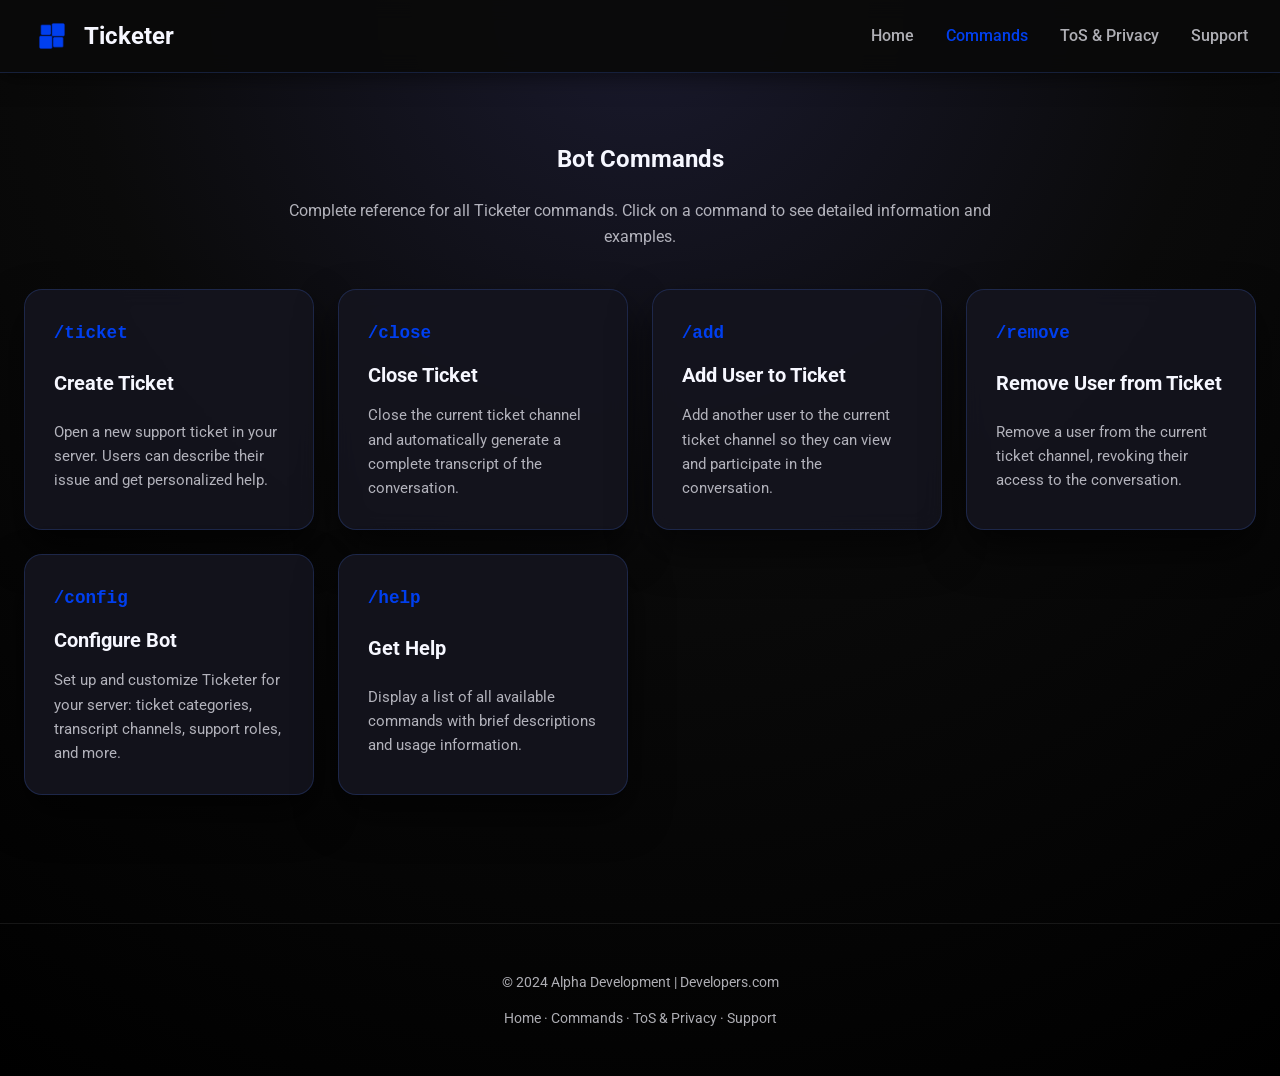
==== commands.html @ ac1f653e "Redesign website: new color scheme, navigation, command pages, and remove API section Co-authored-by" ====
<!doctype html>
<html lang="en">

<head>
    <meta charset="utf-8">
    <title>Commands - Ticketer</title>
    <meta name="author" content="windows">
    <meta name="viewport" content="width=device-width, initial-scale=1">
    <link rel="stylesheet" href="style.css" type="text/css">
    <link rel="icon" type="image/png" href="Bilder/Logo.png" sizes="512x512">

    <link rel="preconnect" href="https://fonts.googleapis.com">
    <link rel="preconnect" href="https://fonts.gstatic.com" crossorigin>
    <link href="https://fonts.googleapis.com/css2?family=Roboto:wght@100;300;500;700&display=swap" rel="stylesheet">

    <meta property="og:title" content="Commands - Ticketer">
    <meta property="og:description" content="Complete command reference for Ticketer bot">
    <meta property="og:image" content="https://ard0niz.github.io/ticketer/Bilder/Logo_BG.png">
    <meta name="theme-color" content="#003fef">
</head>

<body class="has-nav">
    <!-- Navigation Header -->
    <nav class="nav-header">
        <div class="nav-container">
            <a href="index.html" class="nav-logo">
                <img src="Bilder/Logo.png" alt="Ticketer Logo">
                <span>Ticketer</span>
            </a>
            <button class="nav-toggle" aria-label="Toggle navigation">☰</button>
            <ul class="nav-menu">
                <li><a href="index.html">Home</a></li>
                <li><a href="commands.html" class="active">Commands</a></li>
                <li><a href="tos.pp.html">ToS & Privacy</a></li>
                <li><a href="https://discord.gg/5dGWwdHa3e" target="_blank">Support</a></li>
            </ul>
        </div>
    </nav>

    <main class="main">
        <section class="commands-section">
            <div class="section-header">
                <h1>Bot Commands</h1>
                <p>Complete reference for all Ticketer commands. Click on a command to see detailed information and examples.</p>
            </div>
            
            <div class="commands-grid">
                <a href="commands/ticket.html" class="command-card">
                    <code class="command-name">/ticket</code>
                    <h3>Create Ticket</h3>
                    <p>Open a new support ticket in your server. Users can describe their issue and get personalized help.</p>
                </a>
                
                <a href="commands/close.html" class="command-card">
                    <code class="command-name">/close</code>
                    <h3>Close Ticket</h3>
                    <p>Close the current ticket channel and automatically generate a complete transcript of the conversation.</p>
                </a>
                
                <a href="commands/add.html" class="command-card">
                    <code class="command-name">/add</code>
                    <h3>Add User to Ticket</h3>
                    <p>Add another user to the current ticket channel so they can view and participate in the conversation.</p>
                </a>
                
                <a href="commands/remove.html" class="command-card">
                    <code class="command-name">/remove</code>
                    <h3>Remove User from Ticket</h3>
                    <p>Remove a user from the current ticket channel, revoking their access to the conversation.</p>
                </a>
                
                <a href="commands/config.html" class="command-card">
                    <code class="command-name">/config</code>
                    <h3>Configure Bot</h3>
                    <p>Set up and customize Ticketer for your server: ticket categories, transcript channels, support roles, and more.</p>
                </a>
                
                <a href="commands/help.html" class="command-card">
                    <code class="command-name">/help</code>
                    <h3>Get Help</h3>
                    <p>Display a list of all available commands with brief descriptions and usage information.</p>
                </a>
            </div>
        </section>
    </main>

    <footer class="footer">
        <div style="max-width: 1400px; margin: 0 auto;">
            <p>&copy; 2024 Alpha Development | Developers.com</p>
            <p style="margin-top: 0.5rem; font-size: 0.85rem;">
                <a href="index.html">Home</a> · 
                <a href="commands.html">Commands</a> · 
                <a href="tos.pp.html">ToS & Privacy</a> · 
                <a href="https://discord.gg/5dGWwdHa3e" target="_blank">Support</a>
            </p>
        </div>
    </footer>

    <script>
        // Mobile navigation toggle
        document.addEventListener('DOMContentLoaded', function() {
            const navToggle = document.querySelector('.nav-toggle');
            const navMenu = document.querySelector('.nav-menu');
            
            if (navToggle && navMenu) {
                navToggle.addEventListener('click', function() {
                    navMenu.classList.toggle('active');
                });
                
                // Close menu when clicking outside
                document.addEventListener('click', function(event) {
                    if (!navToggle.contains(event.target) && !navMenu.contains(event.target)) {
                        navMenu.classList.remove('active');
                    }
                });
            }
        });
    </script>
</body>

</html>
---- style.css ----
:root {
    --bg-dark: #0a0a0a;
    --bg-darker: #000000;
    /* Accent updated to match Ticketer logo color (blue) */
    --accent: #003fef;
    --accent-light: #4d7fff;
    --text-primary: #f6f7ff;
    --text-secondary: rgba(246, 247, 255, 0.7);
    --card-bg: rgba(20, 20, 30, 0.9);
    --card-border: rgba(77, 127, 255, 0.2);
    --shadow: 0 20px 40px rgba(0, 0, 0, 0.6);
}

* {
    box-sizing: border-box;
}

body {
    margin: 0;
    font-family: 'Roboto', sans-serif;
    background: radial-gradient(circle at top, #1a1a2e 0%, var(--bg-dark) 45%, var(--bg-darker) 100%);
    color: var(--text-primary);
    min-height: 100vh;
    line-height: 1.6;
}

a {
    color: inherit;
    text-decoration: none;
}

a:hover,
a:focus {
    color: var(--accent-light);
}

.hero {
    position: relative;
    min-height: 60vh;
    display: flex;
    align-items: center;
    justify-content: center;
    overflow: hidden;
    border-bottom: 1px solid rgba(255, 255, 255, 0.06);
}

.hero-image {
    position: absolute;
    inset: 0;
    width: 100%;
    height: 100%;
    object-fit: cover;
    filter: blur(6px) brightness(0.5);
    transform: scale(1.1);
}

.hero-overlay {
    position: absolute;
    inset: 0;
    background: linear-gradient(120deg, rgba(0, 63, 239, 0.6), rgba(20, 20, 30, 0.95));
}

.hero-content {
    position: relative;
    max-width: 900px;
    padding: 4rem 1.5rem 6rem;
    text-align: center;
    display: grid;
    gap: 1rem;
}

.hero-subtitle {
    text-transform: uppercase;
    letter-spacing: 0.35rem;
    font-weight: 500;
    color: var(--text-secondary);
    margin: 0;
}

.hero-title {
    font-size: clamp(2.5rem, 5vw, 4rem);
    font-weight: 700;
    margin: 0;
}

.hero-text {
    font-size: clamp(1rem, 2.4vw, 1.3rem);
    color: var(--text-secondary);
    margin: 0 auto;
    max-width: 620px;
}

.cta-group {
    display: flex;
    flex-wrap: wrap;
    gap: 1rem;
    justify-content: center;
    margin-top: 0.5rem;
}

.btn {
    display: inline-flex;
    align-items: center;
    justify-content: center;
    padding: 0.9rem 1.9rem;
    border-radius: 999px;
    border: 1px solid var(--accent-light);
    color: var(--text-primary);
    font-weight: 500;
    letter-spacing: 0.05em;
    text-transform: uppercase;
    transition: all 0.3s ease;
    background: transparent;
    box-shadow: none;
}

.btn-primary {
    background: var(--accent);
    border-color: transparent;
    box-shadow: 0 15px 30px rgba(88, 101, 242, 0.35);
}

.btn-outline {
    border-color: rgba(246, 247, 255, 0.4);
}

.btn:hover,
.btn:focus {
    transform: translateY(-2px);
    box-shadow: 0 14px 28px rgba(88, 101, 242, 0.35);
}

.btn:not(.btn-primary):hover,
.btn:not(.btn-primary):focus {
    background: rgba(255, 255, 255, 0.06);
}

main {
    padding: 3rem 1.5rem 4rem;
}

.section-header {
    text-align: center;
    margin: 0 auto 2.5rem;
    max-width: 720px;
}

.section-header h2 {
    font-size: clamp(1.8rem, 3vw, 2.4rem);
    margin-bottom: 0.6rem;
}

.section-header p {
    color: var(--text-secondary);
    margin: 0;
}

.features {
    margin-bottom: 4rem;
}

.feature-grid {
    display: grid;
    gap: 1.5rem;
    grid-template-columns: repeat(auto-fit, minmax(220px, 1fr));
}

.feature-card {
    background: var(--card-bg);
    border: 1px solid var(--card-border);
    border-radius: 18px;
    padding: 1.8rem;
    box-shadow: var(--shadow);
    backdrop-filter: blur(10px);
    display: grid;
    gap: 0.75rem;
}

.feature-card h3 {
    margin: 0;
    font-size: 1.25rem;
}

.feature-card p {
    margin: 0;
    color: var(--text-secondary);
}

.feature-note {
    text-align: center;
    margin-top: 1.75rem;
    color: var(--text-secondary);
}

.stats-section {
    display: grid;
    gap: 1.5rem;
    grid-template-columns: repeat(auto-fit, minmax(260px, 1fr));
    margin-bottom: 4rem;
}

.stats-card,
.patch-card {
    background: var(--card-bg);
    border-radius: 18px;
    padding: 2rem;
    border: 1px solid var(--card-border);
    box-shadow: var(--shadow);
    backdrop-filter: blur(12px);
}

.stats-card h2 {
    margin-top: 0;
}

.stats-text {
    font-size: 1.35rem;
    margin: 0.75rem 0;
    font-weight: 500;
}

.stats-hint {
    color: var(--text-secondary);
    margin: 0;
}

.patch-card ul {
    list-style: none;
    padding: 0;
    margin: 1rem 0 0;
    display: grid;
    gap: 0.75rem;
}

.patch-card li {
    color: var(--text-secondary);
}

.status-add {
    color: #54e38e;
    font-weight: 600;
}

.status-remove {
    color: #ff0000;
    font-weight: 600;
}

.discord-section {
    display: grid;
    gap: 2rem;
    grid-template-columns: repeat(auto-fit, minmax(280px, 1fr));
    align-items: center;
    margin-bottom: 4rem;
}

.discord-text h2 {
    margin-top: 0;
}

.discord-text p {
    color: var(--text-secondary);
    margin-bottom: 0;
}

.discord-widget {
    display: flex;
    justify-content: center;
}

.discord-widget iframe {
    width: min(100%, 400px);
    height: 500px;
    border-radius: 18px;
    border: none;
    box-shadow: var(--shadow);
}

.policies {
    margin-bottom: 4rem;
    display: flex;
    justify-content: center;
}

.policies-card {
    text-align: center;
    max-width: 420px;
    background: var(--card-bg);
    border-radius: 18px;
    padding: 2.5rem 2rem;
    border: 1px solid var(--card-border);
    box-shadow: var(--shadow);
}

.policies-card p {
    color: var(--text-secondary);
}

.contact {
    margin-bottom: 4rem;
}

.contact-grid {
    display: grid;
    gap: 1.5rem;
    grid-template-columns: repeat(auto-fit, minmax(180px, 1fr));
}

.contact-card {
    background: var(--card-bg);
    border-radius: 18px;
    padding: 1.5rem;
    border: 1px solid var(--card-border);
    box-shadow: var(--shadow);
}

.contact-card h3 {
    margin-top: 0;
    margin-bottom: 0.5rem;
}

.contact-card p {
    margin: 0;
    color: var(--text-secondary);
}

.legal-main {
    display: grid;
    gap: 3.5rem;
}

.legal-section {
    display: grid;
    gap: 2rem;
}

.legal-card {
    background: var(--card-bg);
    border-radius: 18px;
    border: 1px solid var(--card-border);
    box-shadow: var(--shadow);
    padding: clamp(1.75rem, 3vw, 2.5rem);
    backdrop-filter: blur(12px);
}

.legal-list {
    display: grid;
    gap: 1.75rem;
    margin: 0;
    padding-left: 1.25rem;
}

.legal-list > li {
    color: var(--text-secondary);
}

.legal-list h3 {
    margin: 0 0 0.5rem;
    color: var(--text-primary);
    font-size: 1.15rem;
}

.legal-list p {
    margin: 0;
}

.legal-list ul {
    margin: 0.75rem 0 0;
    padding-left: 1.1rem;
}

.legal-list ul li {
    margin-bottom: 0.35rem;
}

.footer {
    border-top: 1px solid rgba(255, 255, 255, 0.08);
    padding: 2rem 1.5rem;
    text-align: center;
    color: var(--text-secondary);
    font-size: 0.9rem;
}

@media (max-width: 768px) {
    .hero-content {
        padding: 3.5rem 1.25rem 5rem;
    }

    .hero-subtitle {
        letter-spacing: 0.25rem;
    }

    .discord-widget iframe {
        height: 280px;
    }
}

/* Navigation Header Styles */
.nav-header {
    position: fixed;
    top: 0;
    left: 0;
    right: 0;
    background: rgba(10, 10, 10, 0.95);
    backdrop-filter: blur(10px);
    border-bottom: 1px solid var(--card-border);
    padding: 1rem 2rem;
    z-index: 1000;
    box-shadow: 0 4px 20px rgba(0, 0, 0, 0.5);
}

.nav-container {
    max-width: 1400px;
    margin: 0 auto;
    display: flex;
    align-items: center;
    justify-content: space-between;
    gap: 2rem;
}

.nav-logo {
    display: flex;
    align-items: center;
    gap: 0.75rem;
    font-size: 1.5rem;
    font-weight: 700;
    color: var(--text-primary);
    text-decoration: none;
}

.nav-logo img {
    width: 40px;
    height: 40px;
    object-fit: contain;
}

.nav-menu {
    display: flex;
    gap: 2rem;
    list-style: none;
    margin: 0;
    padding: 0;
}

.nav-menu a {
    color: var(--text-secondary);
    font-weight: 500;
    transition: color 0.3s ease;
    text-decoration: none;
}

.nav-menu a:hover {
    color: var(--accent-light);
}

.nav-menu a.active {
    color: var(--accent);
}

.nav-toggle {
    display: none;
    background: none;
    border: none;
    color: var(--text-primary);
    font-size: 1.5rem;
    cursor: pointer;
    padding: 0.5rem;
}

body.has-nav {
    padding-top: 72px;
}

@media (max-width: 768px) {
    .nav-menu {
        position: fixed;
        top: 72px;
        left: 0;
        right: 0;
        flex-direction: column;
        background: rgba(10, 10, 10, 0.98);
        backdrop-filter: blur(10px);
        padding: 1.5rem;
        gap: 1rem;
        border-bottom: 1px solid var(--card-border);
        transform: translateY(-100%);
        transition: transform 0.3s ease;
        opacity: 0;
        pointer-events: none;
    }

    .nav-menu.active {
        transform: translateY(0);
        opacity: 1;
        pointer-events: all;
    }

    .nav-toggle {
        display: block;
    }
}

/* Commands Grid */
.commands-section {
    margin-bottom: 4rem;
}

.commands-grid {
    display: grid;
    gap: 1.5rem;
    grid-template-columns: repeat(auto-fill, minmax(280px, 1fr));
}

.command-card {
    background: var(--card-bg);
    border: 1px solid var(--card-border);
    border-radius: 18px;
    padding: 1.8rem;
    box-shadow: var(--shadow);
    backdrop-filter: blur(10px);
    display: grid;
    gap: 0.75rem;
    text-decoration: none;
    transition: all 0.3s ease;
}

.command-card:hover {
    transform: translateY(-4px);
    border-color: var(--accent);
    box-shadow: 0 25px 50px rgba(0, 63, 239, 0.4);
}

.command-name {
    font-family: 'Courier New', monospace;
    color: var(--accent);
    font-size: 1.1rem;
    font-weight: 600;
    margin: 0;
}

.command-card h3 {
    margin: 0;
    font-size: 1.25rem;
    color: var(--text-primary);
}

.command-card p {
    margin: 0;
    color: var(--text-secondary);
    font-size: 0.95rem;
}

/* Discord Embed Mockup */
.discord-embed {
    background: #2f3136;
    border-left: 4px solid var(--accent);
    border-radius: 4px;
    padding: 1rem 1rem 1rem 0.75rem;
    max-width: 520px;
    margin: 1.5rem 0;
    box-shadow: 0 2px 10px rgba(0, 0, 0, 0.3);
}

.embed-author {
    display: flex;
    align-items: center;
    gap: 0.5rem;
    margin-bottom: 0.5rem;
}

.embed-author-icon {
    width: 24px;
    height: 24px;
    border-radius: 50%;
}

.embed-author-name {
    color: #ffffff;
    font-weight: 600;
    font-size: 0.875rem;
}

.embed-title {
    color: #00b0f4;
    font-size: 1rem;
    font-weight: 600;
    margin: 0.5rem 0;
}

.embed-description {
    color: #dcddde;
    font-size: 0.875rem;
    line-height: 1.5;
    margin: 0.5rem 0;
}

.embed-field {
    margin: 0.75rem 0;
}

.embed-field-name {
    color: #ffffff;
    font-weight: 600;
    font-size: 0.875rem;
    margin-bottom: 0.25rem;
}

.embed-field-value {
    color: #dcddde;
    font-size: 0.875rem;
}

.embed-footer {
    display: flex;
    align-items: center;
    margin-top: 0.75rem;
    padding-top: 0.75rem;
    border-top: 1px solid #202225;
}

.embed-footer-text {
    color: #72767d;
    font-size: 0.75rem;
}

.discord-buttons {
    display: flex;
    gap: 0.5rem;
    margin-top: 0.5rem;
}

.discord-button {
    background: #5865f2;
    color: #ffffff;
    border: none;
    border-radius: 4px;
    padding: 0.5rem 1rem;
    font-size: 0.875rem;
    font-weight: 500;
    cursor: pointer;
    transition: background 0.2s ease;
}

.discord-button:hover {
    background: #4752c4;
}

.discord-button.secondary {
    background: #4e5058;
}

.discord-button.secondary:hover {
    background: #6d6f78;
}

.discord-button.success {
    background: #3ba55d;
}

.discord-button.success:hover {
    background: #2d7d46;
}

.discord-button.danger {
    background: #ed4245;
}

.discord-button.danger:hover {
    background: #c03537;
}

/* Command Detail Page */
.command-detail {
    max-width: 900px;
    margin: 0 auto;
}

.command-header {
    text-align: center;
    margin-bottom: 3rem;
    padding: 2rem;
    background: var(--card-bg);
    border-radius: 18px;
    border: 1px solid var(--card-border);
}

.command-usage {
    font-family: 'Courier New', monospace;
    background: rgba(0, 0, 0, 0.4);
    padding: 1rem 1.5rem;
    border-radius: 8px;
    font-size: 1.1rem;
    color: var(--accent);
    margin: 1rem 0;
    border: 1px solid var(--card-border);
}

.command-description-card {
    background: var(--card-bg);
    border-radius: 18px;
    border: 1px solid var(--card-border);
    padding: 2rem;
    margin-bottom: 2rem;
}

.embed-preview {
    display: flex;
    justify-content: center;
    margin: 2rem 0;
}

.back-link {
    display: inline-flex;
    align-items: center;
    gap: 0.5rem;
    color: var(--accent);
    text-decoration: none;
    font-weight: 500;
    margin-bottom: 2rem;
}

.back-link:hover {
    color: var(--accent-light);
}

.command-nav {
    display: flex;
    justify-content: space-between;
    gap: 1rem;
    margin-top: 3rem;
}

.command-nav a {
    flex: 1;
    text-align: center;
    padding: 1rem;
    background: var(--card-bg);
    border: 1px solid var(--card-border);
    border-radius: 12px;
    text-decoration: none;
    color: var(--text-primary);
    transition: all 0.3s ease;
}

.command-nav a:hover {
    border-color: var(--accent);
    transform: translateY(-2px);
}

@media (max-width: 768px) {
    .hero-content {
        padding: 3.5rem 1.25rem 5rem;
    }

    .hero-subtitle {
        letter-spacing: 0.25rem;
    }

    .discord-widget iframe {
        height: 280px;
    }
    
    .nav-header {
        padding: 1rem;
    }
    
    .discord-embed {
        max-width: 100%;
    }
    
    .command-nav {
        flex-direction: column;
    }
}

@media (max-width: 480px) {
    .cta-group {
        flex-direction: column;
        align-items: stretch;
    }

    .stats-text {
        font-size: 1.15rem;
    }

    .policies-card {
        padding: 2rem 1.5rem;
    }
}
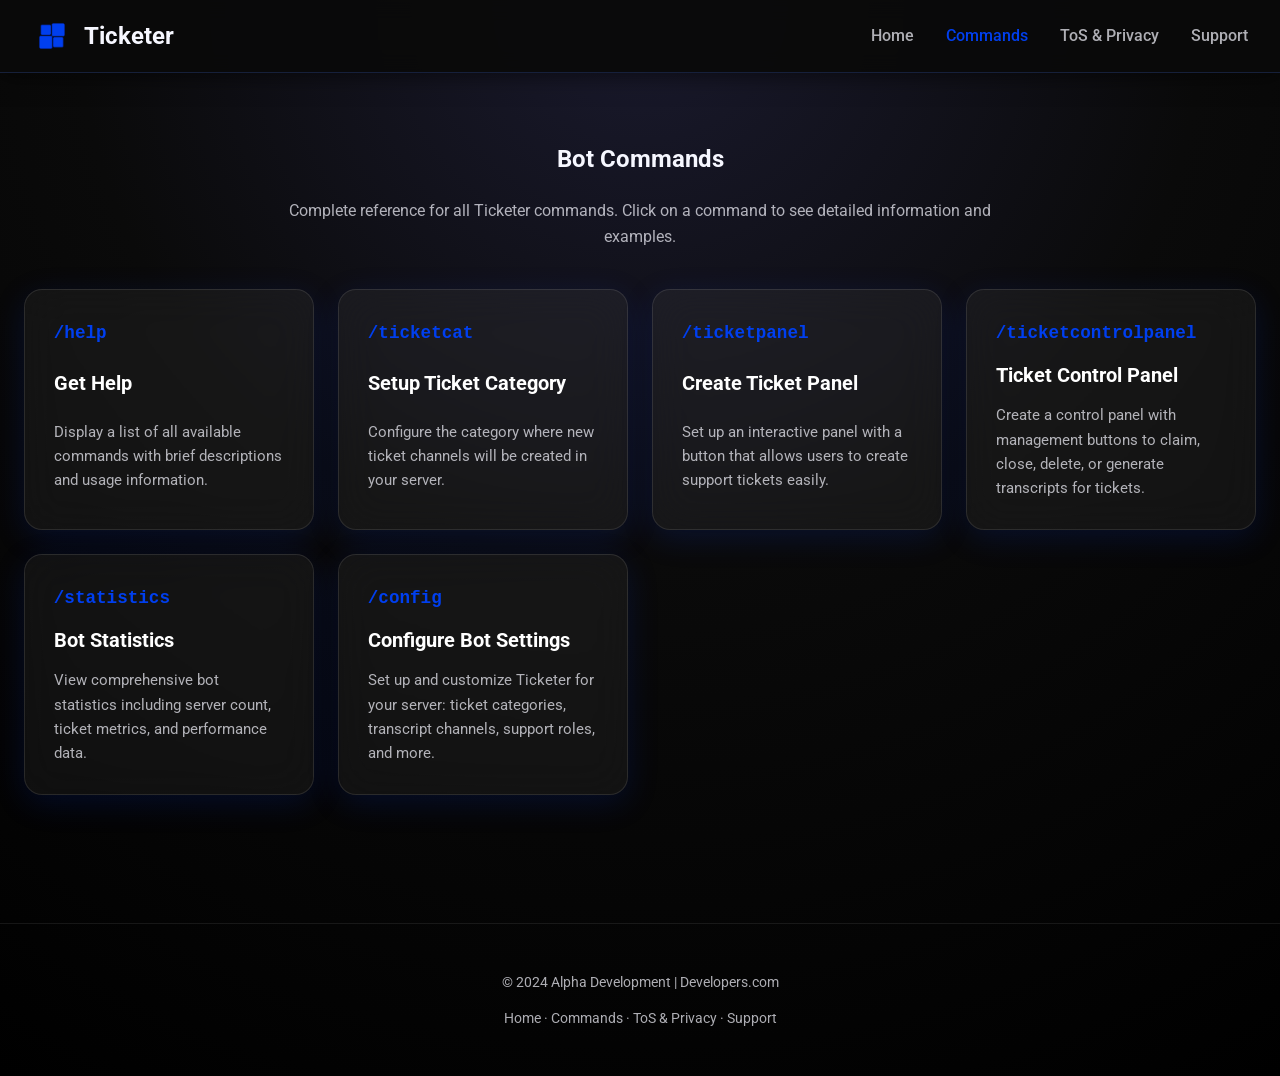
==== commit 471cf4a5: "Update command documentation and homepage to match actual bot commands Co-authored-by: ARD0NIZ <9687" ====
--- a/commands.html
+++ b/commands.html
@@ -45,40 +45,40 @@
             </div>
             
             <div class="commands-grid">
-                <a href="commands/ticket.html" class="command-card">
-                    <code class="command-name">/ticket</code>
-                    <h3>Create Ticket</h3>
-                    <p>Open a new support ticket in your server. Users can describe their issue and get personalized help.</p>
+                <a href="commands/help.html" class="command-card">
+                    <code class="command-name">/help</code>
+                    <h3>Get Help</h3>
+                    <p>Display a list of all available commands with brief descriptions and usage information.</p>
                 </a>
                 
-                <a href="commands/close.html" class="command-card">
-                    <code class="command-name">/close</code>
-                    <h3>Close Ticket</h3>
-                    <p>Close the current ticket channel and automatically generate a complete transcript of the conversation.</p>
+                <a href="commands/ticketcat.html" class="command-card">
+                    <code class="command-name">/ticketcat</code>
+                    <h3>Setup Ticket Category</h3>
+                    <p>Configure the category where new ticket channels will be created in your server.</p>
                 </a>
                 
-                <a href="commands/add.html" class="command-card">
-                    <code class="command-name">/add</code>
-                    <h3>Add User to Ticket</h3>
-                    <p>Add another user to the current ticket channel so they can view and participate in the conversation.</p>
+                <a href="commands/ticketpanel.html" class="command-card">
+                    <code class="command-name">/ticketpanel</code>
+                    <h3>Create Ticket Panel</h3>
+                    <p>Set up an interactive panel with a button that allows users to create support tickets easily.</p>
                 </a>
                 
-                <a href="commands/remove.html" class="command-card">
-                    <code class="command-name">/remove</code>
-                    <h3>Remove User from Ticket</h3>
-                    <p>Remove a user from the current ticket channel, revoking their access to the conversation.</p>
+                <a href="commands/ticketcontrolpanel.html" class="command-card">
+                    <code class="command-name">/ticketcontrolpanel</code>
+                    <h3>Ticket Control Panel</h3>
+                    <p>Create a control panel with management buttons to claim, close, delete, or generate transcripts for tickets.</p>
+                </a>
+                
+                <a href="commands/statistics.html" class="command-card">
+                    <code class="command-name">/statistics</code>
+                    <h3>Bot Statistics</h3>
+                    <p>View comprehensive bot statistics including server count, ticket metrics, and performance data.</p>
                 </a>
                 
                 <a href="commands/config.html" class="command-card">
                     <code class="command-name">/config</code>
-                    <h3>Configure Bot</h3>
+                    <h3>Configure Bot Settings</h3>
                     <p>Set up and customize Ticketer for your server: ticket categories, transcript channels, support roles, and more.</p>
-                </a>
-                
-                <a href="commands/help.html" class="command-card">
-                    <code class="command-name">/help</code>
-                    <h3>Get Help</h3>
-                    <p>Display a list of all available commands with brief descriptions and usage information.</p>
                 </a>
             </div>
         </section>
--- a/style.css
+++ b/style.css
@@ -6,9 +6,12 @@
     --accent-light: #4d7fff;
     --text-primary: #f6f7ff;
     --text-secondary: rgba(246, 247, 255, 0.7);
-    --card-bg: rgba(20, 20, 30, 0.9);
+    --card-bg: rgba(20, 20, 30, 0.75);
+    --card-bg-glass: rgba(255, 255, 255, 0.05);
     --card-border: rgba(77, 127, 255, 0.2);
+    --card-border-glass: rgba(255, 255, 255, 0.1);
     --shadow: 0 20px 40px rgba(0, 0, 0, 0.6);
+    --shadow-glass: 0 8px 32px rgba(0, 63, 239, 0.15);
 }
 
 * {
@@ -166,14 +169,23 @@
 }
 
 .feature-card {
-    background: var(--card-bg);
-    border: 1px solid var(--card-border);
+    background: var(--card-bg-glass);
+    border: 1px solid var(--card-border-glass);
     border-radius: 18px;
     padding: 1.8rem;
-    box-shadow: var(--shadow);
-    backdrop-filter: blur(10px);
+    box-shadow: var(--shadow-glass);
+    backdrop-filter: blur(20px);
+    -webkit-backdrop-filter: blur(20px);
     display: grid;
     gap: 0.75rem;
+    transition: all 0.3s ease;
+}
+
+.feature-card:hover {
+    background: rgba(255, 255, 255, 0.08);
+    border-color: var(--accent);
+    transform: translateY(-4px);
+    box-shadow: 0 12px 40px rgba(0, 63, 239, 0.25);
 }
 
 .feature-card h3 {
@@ -512,12 +524,13 @@
 }
 
 .command-card {
-    background: var(--card-bg);
-    border: 1px solid var(--card-border);
+    background: var(--card-bg-glass);
+    border: 1px solid var(--card-border-glass);
     border-radius: 18px;
     padding: 1.8rem;
-    box-shadow: var(--shadow);
-    backdrop-filter: blur(10px);
+    box-shadow: var(--shadow-glass);
+    backdrop-filter: blur(20px);
+    -webkit-backdrop-filter: blur(20px);
     display: grid;
     gap: 0.75rem;
     text-decoration: none;
@@ -527,6 +540,7 @@
 .command-card:hover {
     transform: translateY(-4px);
     border-color: var(--accent);
+    background: rgba(255, 255, 255, 0.08);
     box-shadow: 0 25px 50px rgba(0, 63, 239, 0.4);
 }
 
@@ -541,7 +555,7 @@
 .command-card h3 {
     margin: 0;
     font-size: 1.25rem;
-    color: var(--text-primary);
+    color: #ffffff;
 }
 
 .command-card p {
@@ -552,13 +566,28 @@
 
 /* Discord Embed Mockup */
 .discord-embed {
-    background: #2f3136;
+    background: linear-gradient(135deg, rgba(47, 49, 54, 0.95) 0%, rgba(47, 49, 54, 0.85) 100%);
     border-left: 4px solid var(--accent);
     border-radius: 4px;
     padding: 1rem 1rem 1rem 0.75rem;
     max-width: 520px;
     margin: 1.5rem 0;
-    box-shadow: 0 2px 10px rgba(0, 0, 0, 0.3);
+    box-shadow: 0 4px 16px rgba(0, 0, 0, 0.4);
+    backdrop-filter: blur(10px);
+    -webkit-backdrop-filter: blur(10px);
+    border: 1px solid rgba(255, 255, 255, 0.05);
+    border-left: 4px solid var(--accent);
+}
+
+.embed-preview {
+    display: flex;
+    justify-content: center;
+    margin: 2rem 0;
+    padding: 2rem;
+    background: rgba(0, 0, 0, 0.2);
+    border-radius: 12px;
+    backdrop-filter: blur(10px);
+    -webkit-backdrop-filter: blur(10px);
 }
 
 .embed-author {
@@ -679,34 +708,47 @@
     text-align: center;
     margin-bottom: 3rem;
     padding: 2rem;
-    background: var(--card-bg);
+    background: var(--card-bg-glass);
     border-radius: 18px;
-    border: 1px solid var(--card-border);
+    border: 1px solid var(--card-border-glass);
+    backdrop-filter: blur(20px);
+    -webkit-backdrop-filter: blur(20px);
+    box-shadow: var(--shadow-glass);
 }
 
 .command-usage {
     font-family: 'Courier New', monospace;
-    background: rgba(0, 0, 0, 0.4);
+    background: rgba(0, 0, 0, 0.5);
     padding: 1rem 1.5rem;
     border-radius: 8px;
     font-size: 1.1rem;
     color: var(--accent);
     margin: 1rem 0;
-    border: 1px solid var(--card-border);
+    border: 1px solid var(--card-border-glass);
+    backdrop-filter: blur(10px);
+    -webkit-backdrop-filter: blur(10px);
 }
 
 .command-description-card {
-    background: var(--card-bg);
+    background: var(--card-bg-glass);
     border-radius: 18px;
-    border: 1px solid var(--card-border);
+    border: 1px solid var(--card-border-glass);
     padding: 2rem;
     margin-bottom: 2rem;
+    backdrop-filter: blur(20px);
+    -webkit-backdrop-filter: blur(20px);
+    box-shadow: var(--shadow-glass);
 }
 
 .embed-preview {
     display: flex;
     justify-content: center;
     margin: 2rem 0;
+    padding: 2rem;
+    background: rgba(0, 0, 0, 0.2);
+    border-radius: 12px;
+    backdrop-filter: blur(10px);
+    -webkit-backdrop-filter: blur(10px);
 }
 
 .back-link {
@@ -734,17 +776,21 @@
     flex: 1;
     text-align: center;
     padding: 1rem;
-    background: var(--card-bg);
-    border: 1px solid var(--card-border);
+    background: var(--card-bg-glass);
+    border: 1px solid var(--card-border-glass);
     border-radius: 12px;
     text-decoration: none;
     color: var(--text-primary);
     transition: all 0.3s ease;
+    backdrop-filter: blur(20px);
+    -webkit-backdrop-filter: blur(20px);
 }
 
 .command-nav a:hover {
     border-color: var(--accent);
     transform: translateY(-2px);
+    background: rgba(255, 255, 255, 0.08);
+    box-shadow: var(--shadow-glass);
 }
 
 @media (max-width: 768px) {
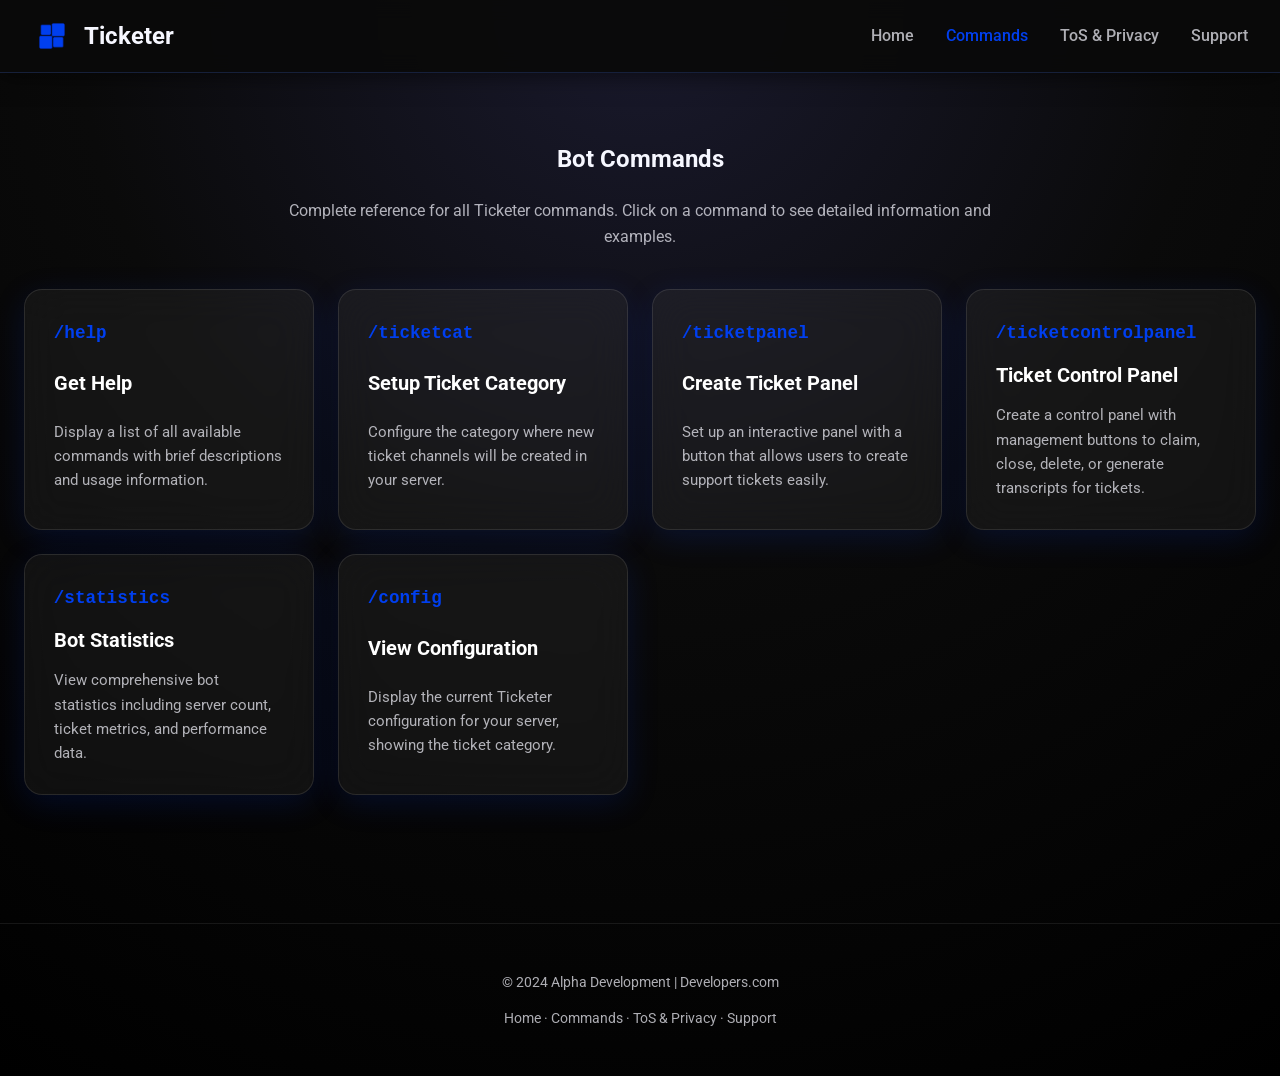
==== commit 8112e3b7: "Fix /config command documentation to match actual bot behavior Co-authored-by: ARD0NIZ <96878771+ARD" ====
--- a/commands.html
+++ b/commands.html
@@ -77,8 +77,8 @@
                 
                 <a href="commands/config.html" class="command-card">
                     <code class="command-name">/config</code>
-                    <h3>Configure Bot Settings</h3>
-                    <p>Set up and customize Ticketer for your server: ticket categories, transcript channels, support roles, and more.</p>
+                    <h3>View Configuration</h3>
+                    <p>Display the current Ticketer configuration for your server, showing the ticket category.</p>
                 </a>
             </div>
         </section>
